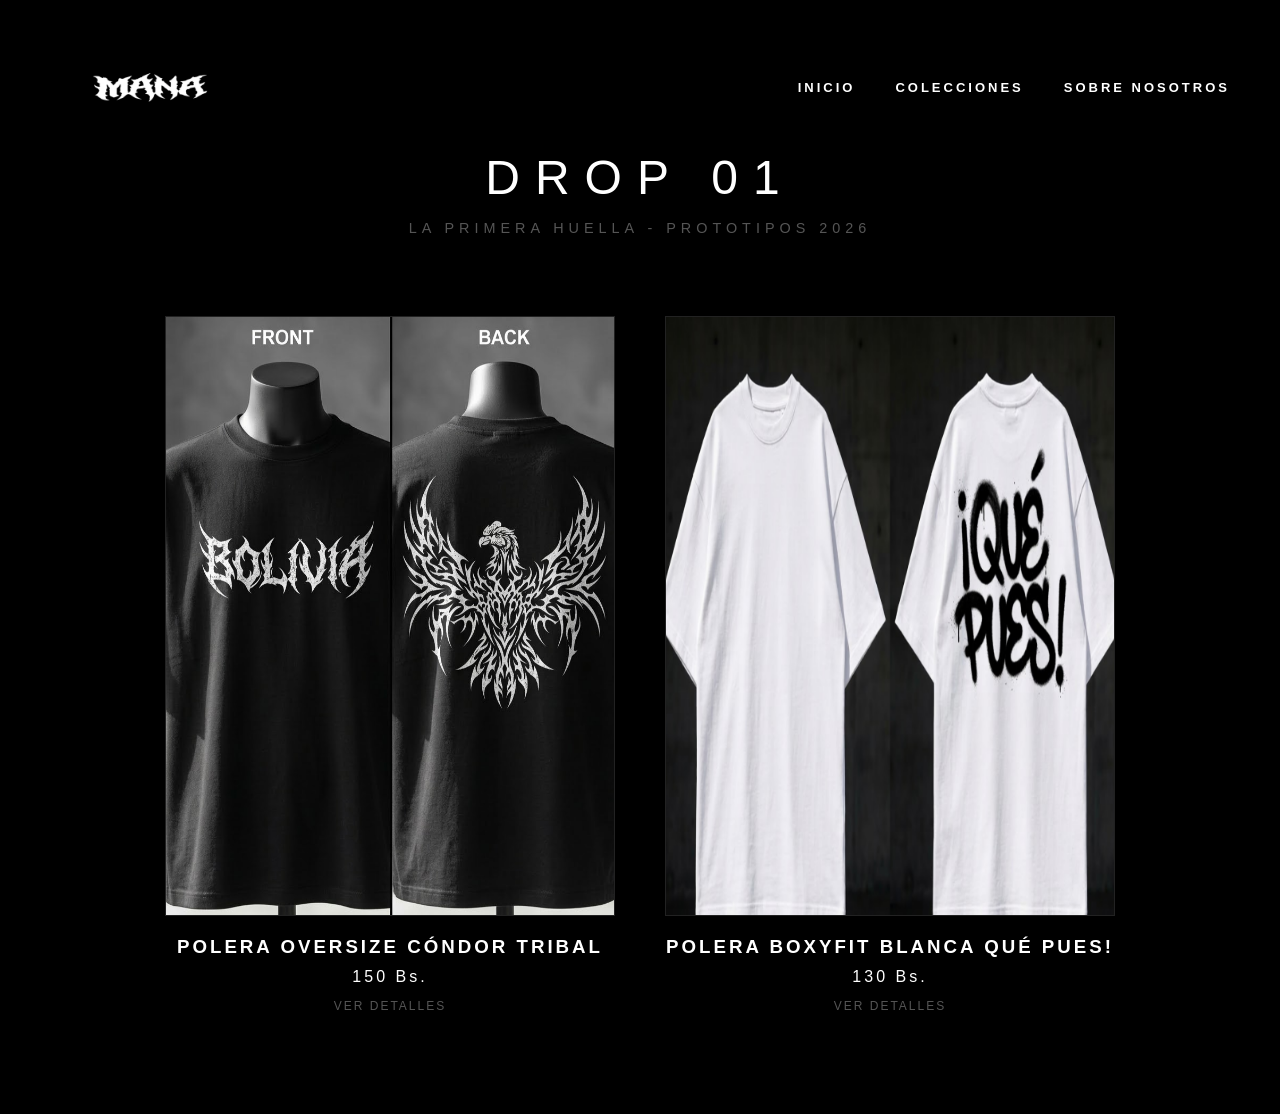
==== drop01.html @ 4119cec9 "Update drop01.html" ====
<!DOCTYPE html>
<html lang="es">
<head>
    <meta charset="UTF-8">
    <title>MANA | DROP 01</title>
    <link rel="stylesheet" href="style.css">
    <style>
        /* Efecto de elevación para las poleras */
        .item-polera {
            display: inline-block;
            transition: all 0.4s cubic-bezier(0.25, 0.46, 0.45, 0.94);
            text-decoration: none;
            color: inherit;
            text-align: center;
        }

        .item-polera:hover {
            transform: translateY(-20px);
            filter: brightness(1.1);
        }

        .item-polera:hover .foto-placeholder {
            box-shadow: 0px 30px 60px rgba(255, 255, 255, 0.15);
            border-color: #444;
        }

        /* Centrado del título y subtítulo */
        .drop-header {
            text-align: center;
            padding-top: 150px;
            margin-bottom: 80px;
        }

        .drop-header h1 {
            color: #fff;
            font-weight: 200;
            letter-spacing: 15px; /* Devuelve el ancho a las letras */
            margin: 0;
            font-size: 3rem;
            text-transform: uppercase;
        }

        .drop-header p {
            color: #555;
            letter-spacing: 5px;
            margin-top: 15px;
            font-size: 0.9rem;
        }

        .galeria-poleras {
            display: flex;
            justify-content: center;
            gap: 50px;
            flex-wrap: wrap;
            padding-bottom: 100px;
        }
    </style>
</head>
<body class="drop-page" style="background: #000; margin: 0;">
    <header>
        <div class="logo">
            <img src="LOGO-MANA-BLANCO.png" alt="MANA Logo">
        </div>
        <nav class="menu">
            <a href="index.html">INICIO</a>
            <div class="dropdown">
                <a href="#" class="dropbtn">COLECCIONES</a>
                <div class="dropdown-content">
                    <a href="drop01.html">DROP 01: LA PRIMERA HUELLA</a>
                </div>
            </div>
            <a href="nosotros.html">SOBRE NOSOTROS</a>
        </nav>
    </header>
<main style="display: block; width: 100%; padding-top: 150px; background: #000;">
        
        <div style="width: 100%; text-align: center; margin-bottom: 60px; display: block; clear: both;">
            <h1 style="color: #fff; font-weight: 200; letter-spacing: 15px; margin: 0 auto; font-size: 3rem; display: block; width: fit-content;">
                DROP 01
            </h1>
            <p style="color: #555; letter-spacing: 5px; margin: 15px auto 0; font-size: 0.9rem; display: block; width: fit-content;">
                LA PRIMERA HUELLA - PROTOTIPOS 2026
            </p>
        </div>

        <div class="galeria-poleras" style="display: flex; justify-content: center; gap: 50px; flex-wrap: wrap; padding-bottom: 100px; width: 100%;">
            
            <a href="producto-negra.html" class="item-polera">
                <div class="foto-placeholder" style="width: 450px; height: 600px; background: #000; border: 1px solid #222; overflow: hidden; display: flex;">
                    <img src="polera-negra.png" alt="Polera Cóndor Tribal" style="width: 100%; height: 100%; object-fit: cover; object-position: center; display: block;">
                </div>
                <h3 style="margin-top: 20px; letter-spacing: 3px; color: #fff;">POLERA OVERSIZE CÓNDOR TRIBAL</h3>
                <p style="letter-spacing: 3px; margin: 10px 0; color: #fff;">150 Bs.</p>
                <span style="color: #555; font-size: 12px; letter-spacing: 2px;">VER DETALLES</span>
            </a>

            <a href="producto-blanca.html" class="item-polera">
                <div class="foto-placeholder" style="width: 450px; height: 600px; background: #000; border: 1px solid #222; overflow: hidden; display: flex;">
                    <img src="polera-blanca.png" alt="Polera Blanca Qué Pues!" style="width: 100%; height: 100%; object-fit: cover; object-position: center; display: block;">
                </div>
                <h3 style="margin-top: 20px; letter-spacing: 3px; color: #fff;">POLERA BOXYFIT BLANCA QUÉ PUES!</h3>
                <p style="letter-spacing: 3px; margin: 10px 0; color: #fff;">130 Bs.</p>
                <span style="color: #555; font-size: 12px; letter-spacing: 2px;">VER DETALLES</span>
            </a>
        </div>
    </main>
</body>
</html>
---- style.css ----
* { margin: 0; padding: 0; box-sizing: border-box; font-family: 'Inter', 'Helvetica', sans-serif; }
body { background-color: #000; color: #fff; overflow-x: hidden; }

#bg-video {
    position: fixed; right: 0; bottom: 0; min-width: 100%; min-height: 100%;
    z-index: -1; object-fit: cover; filter: brightness(30%);
}
header {
    position: absolute; /* Esto hace que se quede al inicio de la página y no baje */
    top: 0;
    left: 0;
    width: 100%;
    z-index: 1000;
    display: flex;
    justify-content: space-between;
    align-items: center;
    padding: 30px 50px;
    background: transparent;
}

.logo img { width: 200px; height: auto; }

.menu {
    display: flex;
    gap: 40px;
    align-items: center; /* ESTO ALINEA LOS TRES BOTONES EN LA LÍNEA CENTRAL */
    margin-top: -10px; /* Si sigue viéndose abajo, sube este número negativo (ej. -15px) */
}
.menu a, .dropbtn { 
    color: #fff; text-decoration: none; font-size: 13px; 
    letter-spacing: 3px; text-transform: uppercase; font-weight: 800;transition: 0.3s ease; /* Para que al pasar el mouse el efecto sea suave */
}
.menu a:hover, .dropdown:hover .dropbtn {
    color: #aaa;
}
/* HERO SECTION (Igual a Idealane) */
.hero {
    height: 100vh; display: flex; align-items: center; justify-content: center; text-align: center;
    padding-top: 150px; /* Esto empuja el texto hacia abajo */
}

.subtitle { letter-spacing: 8px; font-size: 14px; color: #888; margin-bottom: 20px; }

.hero h1 { 
    font-size: 3.5rem; line-height: 1.2; letter-spacing: -1px; 
    font-weight: 200; margin-bottom: 30px; text-transform: uppercase;
}

.location { letter-spacing: 5px; font-size: 12px; color: #666; margin-bottom: 40px; }

.btn-main {
    padding: 15px 40px; border: 1px solid #fff; color: #fff;
    text-decoration: none; font-size: 12px; letter-spacing: 4px;
    transition: 0.5s; background: transparent;
}

.btn-main:hover { background: #fff; color: #000; }

/* DROPDOWN */
.dropdown {
    position: relative;
    display: inline-block; /* Asegura que el botón se comporte bien */
}
.dropdown-content {
    display: none; position: absolute; background: #000;
    border: 1px solid #222; min-width: 220px; top: 100%; right: 0;
}
.dropdown:hover .dropdown-content { display: block; }
.dropdown-content a { padding: 15px; display: block; font-size: 10px; }
/* --- PÁGINA SOBRE NOSOTROS --- */
.nosotros-container {
    padding: 220px 10% 100px;
    max-width: 1200px;
    margin: 0 auto;
    text-align: center;
}
.historia-section h1 {
    font-size: 6rem;
    font-weight: 900; /* Super grueso */
    letter-spacing: 15px;
    color: #fff;
    margin: 20px 0;
    text-transform: uppercase;
}
.historia-texto p {
    font-size: 1.4rem;
    font-weight: 600; /* Texto más grueso y visible */
    line-height: 1.8;
    color: #fff;
    margin-bottom: 25px;
}
.historia-texto {
    max-width: 800px;
    margin: 0 auto 80px;
    line-height: 1.8;
    color: #ccc;
    font-size: 1.1rem;
}

.valores-grid {
    display: flex;
    flex-direction: column; /* Esto los pone uno debajo del otro */
    align-items: center;
    gap: 60px;
    margin-top: 100px;
    padding-bottom: 100px;
}
.valor-card {
    text-align: center;
    max-width: 700px;
}
.valor-card:hover {
    border-color: #fff;
    background: #0a0a0a;
}
.valor-card h3 {
    font-size: 2.2rem;
    font-weight: 800; /* Muy grueso */
    letter-spacing: 6px;
    color: #fff;
    margin-bottom: 20px;
    border-bottom: 2px solid #fff; /* Línea decorativa abajo del título */
    display: inline-block;
    padding-bottom: 10px;
}
.valor-card p {
    font-size: 1.2rem;
    font-weight: 500;
    color: #ddd;
    line-height: 1.6;
}
.lista-vertical {
    list-style: none;
    padding: 0;
    margin-top: 20px;
}
.lista-vertical li {
    font-size: 1.8rem;
    font-weight: 900; /* Valores con mucha fuerza */
    letter-spacing: 4px;
    color: #fff;
    margin-bottom: 15px;
    text-transform: uppercase;
}
/* --- NUEVOS ESTILOS PARA TARJETAS DE PRODUCTO --- */
.galeria-poleras {
    display: flex;
    justify-content: center;
    gap: 40px;
    padding: 0 5%;
    flex-wrap: wrap;
    margin-top: 80px;
}

.product-card:hover {
    transform: translateY(-5px); /* Pequeño salto al pasar el mouse */
}

/* Información del producto */
.product-info {
    text-align: center;
}

.product-info h3 {
    font-size: 14px;
    letter-spacing: 2px;
    font-weight: 300;
    margin-bottom: 10px;
}

.product-info .price {
    font-size: 16px;
    font-weight: 600;
    margin-bottom: 15px;
}

.product-badge.top-left { top: 20px; left: 20px; }
.product-badge.top-right { top: 20px; right: 20px; }
.product-badge.red { background-color: #a00; } /* Fondo rojo */
/* --- NUEVA GALERÍA MINIMALISTA PARA DROP 01 --- */

/* Contenedor principal de la galería */
.minimal-gallery {
    display: flex;
    justify-content: center;
    gap: 80px; /* Espacio grande entre poleras */
    padding: 100px 10%; /* Mucho aire arriba y abajo */
    flex-wrap: wrap;
    background-color: #121212; /* Fondo muy oscuro, como en la imagen */
}

/* El enlace que envuelve todo el ítem (imagen, texto, precio) */
.product-item {
    width: 380px;
    display: flex;
    flex-direction: column;
    align-items: center; /* Centra la polera y el texto horizontalmente */
    text-decoration: none;
    transition: transform 0.3s ease;
}
.product-item:hover {
    transform: translateY(-5px);
}
.minimal-gallery .image-wrapper {
    width: 100%;
    height: 550px; /* CLAVE: Altura fija y generosa para ambas poleras */
    display: flex;
    justify-content: center;
    align-items: center; /* Centra la imagen verticalmente en su contenedor */
    margin-bottom: 25px;
    background-color: transparent !important;
    border: none !important;
    box-shadow: none !important;
    padding: 0;
}
.minimal-gallery .product-image {
    max-width: 100%;
    max-height: 100%; /* CLAVE: Fuerza a la imagen a no exceder el contenedor */
    object-fit: contain; /* CLAVE: Ajusta la imagen sin recortar ni estirar */
}
/* El contenedor de la imagen: ELIMINAMOS EL FONDO BLANCO AQUÍ */
.minimal-gallery {
    width: 100%;
    height: auto; 
    background-color: transparent !important; /* Elimina cualquier rastro de gris */
    border: none !important;
    box-shadow: none !important;
    display: flex;
    justify-content: center;
    margin-bottom: 20px;
}
.image-wrapper {
    width: 350px;  /* Ajusta este ancho según quieras */
    height: 450px; /* Ajusta esta altura: ambas poleras usarán este mismo alto exacto */
    display: flex;
    justify-content: center;
    align-items: center;
    background: transparent !important;
}
/* La imagen de la polera en sí */
.minimal-gallery {
    display: flex;
    justify-content: center;
    align-items: flex-start; /* Clave: alinea los ítems por la parte superior */
    gap: 80px; 
    padding: 120px 10%; /* Aumenté un poco el padding superior */
    flex-wrap: wrap;
    background-color: #000; /* Aseguramos fondo negro puro */
}
.product-image {
    width: 100%;
    height: 100%;
    object-fit: contain; /* Esto hace que ambas poleras se ajusten al mismo cuadro sin importar su forma original */
}
/* Sección de texto (Información) */
.product-info {
    text-align: center; /* Centra todo el bloque de texto */
    width: 100%;
}
.product-info h3 {
    font-size: 14px;
    letter-spacing: 2px;
    color: #fff;
    margin-bottom: 10px;
    text-transform: uppercase;
}
.product-info .price {
    font-size: 18px;
    font-weight: bold;
    color: #fff;
    margin-bottom: 20px;
}
/* El enlace "VER DETALLES" */
.ver-detalles {
    display: inline-block; /* Cambiado a inline-block para que la línea no ocupe todo el ancho si no quieres */
    width: 80%; /* Ajusta el ancho de la línea divisoria */
    border-top: 1px solid #fff; 
    padding-top: 15px;
    font-size: 11px;
    letter-spacing: 3px;
    color: #fff;
    text-decoration: none;
    text-transform: uppercase;
    margin: 0 auto; /* Centra el bloque */
}
.ver-detalles:hover {
    color: #aaa; /* Cambiar a gris al pasar el mouse */
}
.drop-title {
    color: #fff;
    font-size: 3.5rem;  /* Un poco más grande */
    margin-top: 150px;
    font-weight: 900;       /* EL MÁS GRUESO */
    letter-spacing: 12px;   /* Espaciado elegante */
    text-align: center;
    margin-bottom: 5px;
    text-transform: uppercase;
    font-family: sans-serif; /* O la fuente que estés usando */
}
/* --- ADAPTACIÓN PARA CELULARES --- */
@media (max-width: 768px) {
    
    /* 1. Ajustar el Menú */
    header {
        padding: 20px;
        flex-direction: column; /* Logo arriba, links abajo */
        gap: 15px;
    }
    
    .menu {
        gap: 15px;
        font-size: 12px;
    }

    /* 2. Ajustar Títulos Gigantes */
    .historia-section h1, .drop-title {
        font-size: 3rem !important; /* Más pequeño para que no se corte */
        letter-spacing: 8px !important;
    }

    /* 3. Ajustar la Galería del DROP 01 */
    .minimal-gallery {
        gap: 40px; /* Menos espacio entre poleras */
        padding: 100px 5%;
    }

    .product-item {
        width: 100%; /* Que la polera ocupe casi todo el ancho del cel */
        max-width: 320px;
    }

    .image-wrapper {
        height: 350px !important; /* Menos alto para que no haya que hacer tanto scroll */
    }

    /* 4. Ajustar Sobre Nosotros */
    .historia-texto p {
        font-size: 1.1rem;
        padding: 0 20px;
    }

    .valor-card h3 {
        font-size: 1.8rem;
    }

    .lista-vertical li {
        font-size: 1.4rem;
    }
}
/* Esto va dentro del @media (max-width: 768px) */
    .hero { padding-top: 200px; }
    .nosotros-container { padding-top: 250px; }
    .drop-title { margin-top: 200px; }
.carrusel {
    position: relative;
    background-color: #0a0a0a;
    display: flex;
    align-items: center;
    justify-content: center;
}

.carrusel-fotos {
    width: 100%;
    height: 100%;
}

.carrusel-fotos img {
    width: 100%;
    height: 100%;
    object-fit: contain; /* Esto evita que las fotos se deformen si tienen distintos tamaños */
    display: none;
}

.carrusel-fotos img.foto-activa {
    display: block;
}

.prev, .next {
    position: absolute;
    background: rgba(255,255,255,0.1);
    color: white;
    border: none;
    padding: 20px 10px;
    cursor: pointer;
    z-index: 10;
    transition: 0.3s;
}

.prev { left: 0; }
.next { right: 0; }

.prev:hover, .next:hover {
    background: #fff;
    color: #000;
}
/* Efecto para que el cuadro se eleve */
.item-polera {
    transition: transform 0.4s ease, box-shadow 0.4s ease; /* Hace que el movimiento sea suave */
    cursor: pointer;
}

.item-polera:hover {
    transform: translateY(-15px); /* Eleva la imagen 15 pixeles hacia arriba */
}

/* Efecto opcional: resalte en la imagen */
.item-polera:hover .foto-placeholder {
    border-color: #fff; /* El borde se vuelve blanco brillante al pasar el mouse */
    box-shadow: 0px 20px 40px rgba(255, 255, 255, 0.1); /* Crea una sombra suave abajo */
}
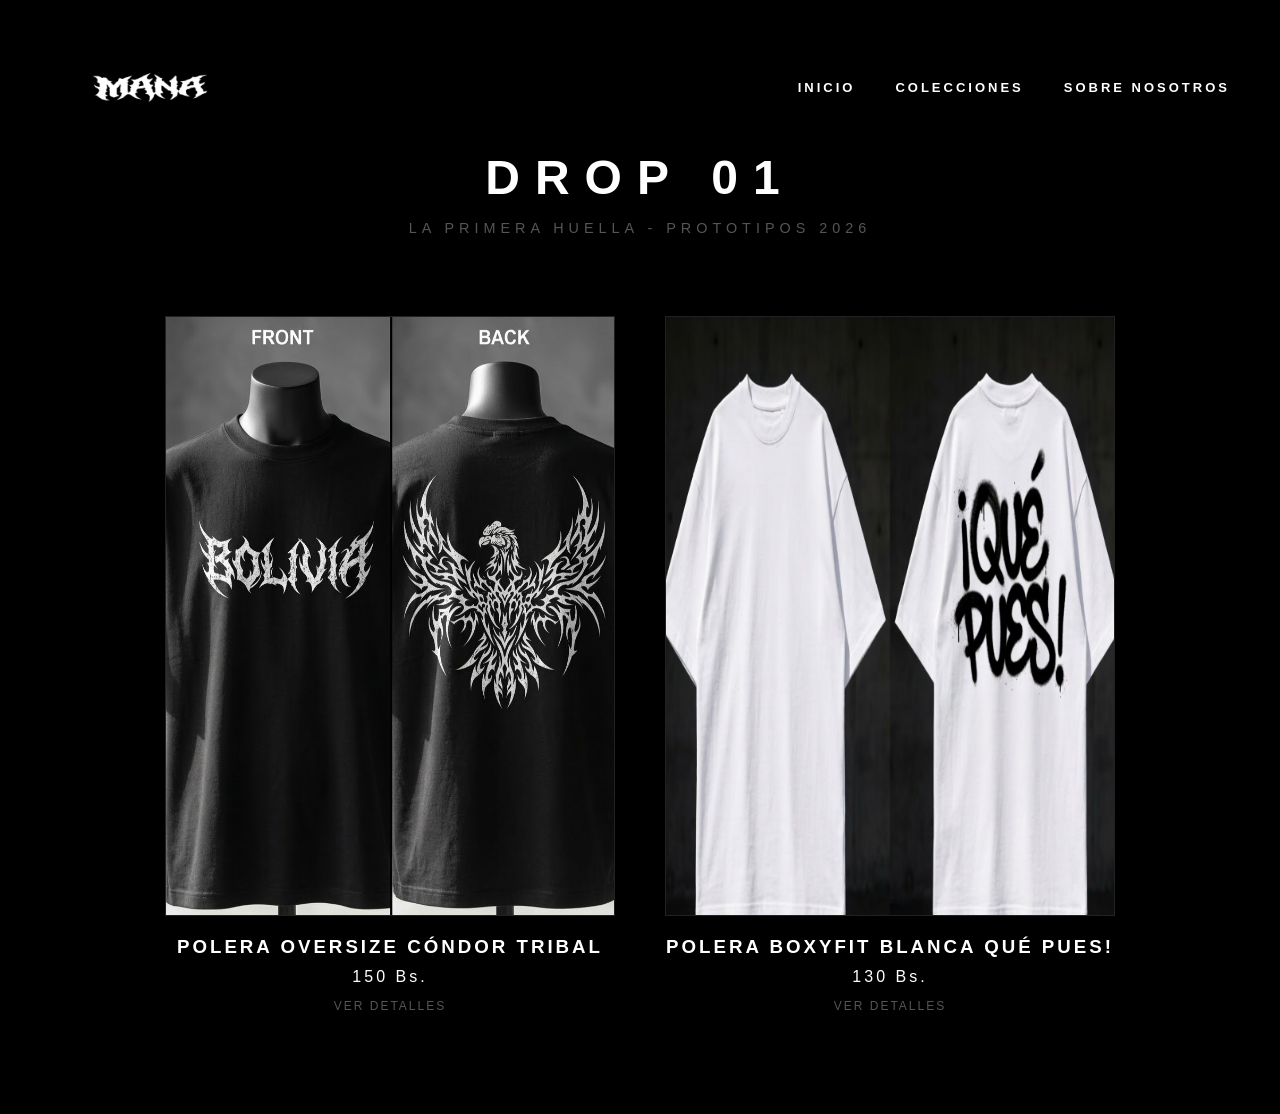
==== commit dab92343: "Update drop01.html" ====
--- a/drop01.html
+++ b/drop01.html
@@ -75,7 +75,7 @@
 <main style="display: block; width: 100%; padding-top: 150px; background: #000;">
         
         <div style="width: 100%; text-align: center; margin-bottom: 60px; display: block; clear: both;">
-            <h1 style="color: #fff; font-weight: 200; letter-spacing: 15px; margin: 0 auto; font-size: 3rem; display: block; width: fit-content;">
+            <h1 style="color: #fff; font-weight: 700; letter-spacing: 15px; margin: 0 auto; font-size: 3rem; display: block; width: fit-content;">
                 DROP 01
             </h1>
             <p style="color: #555; letter-spacing: 5px; margin: 15px auto 0; font-size: 0.9rem; display: block; width: fit-content;">
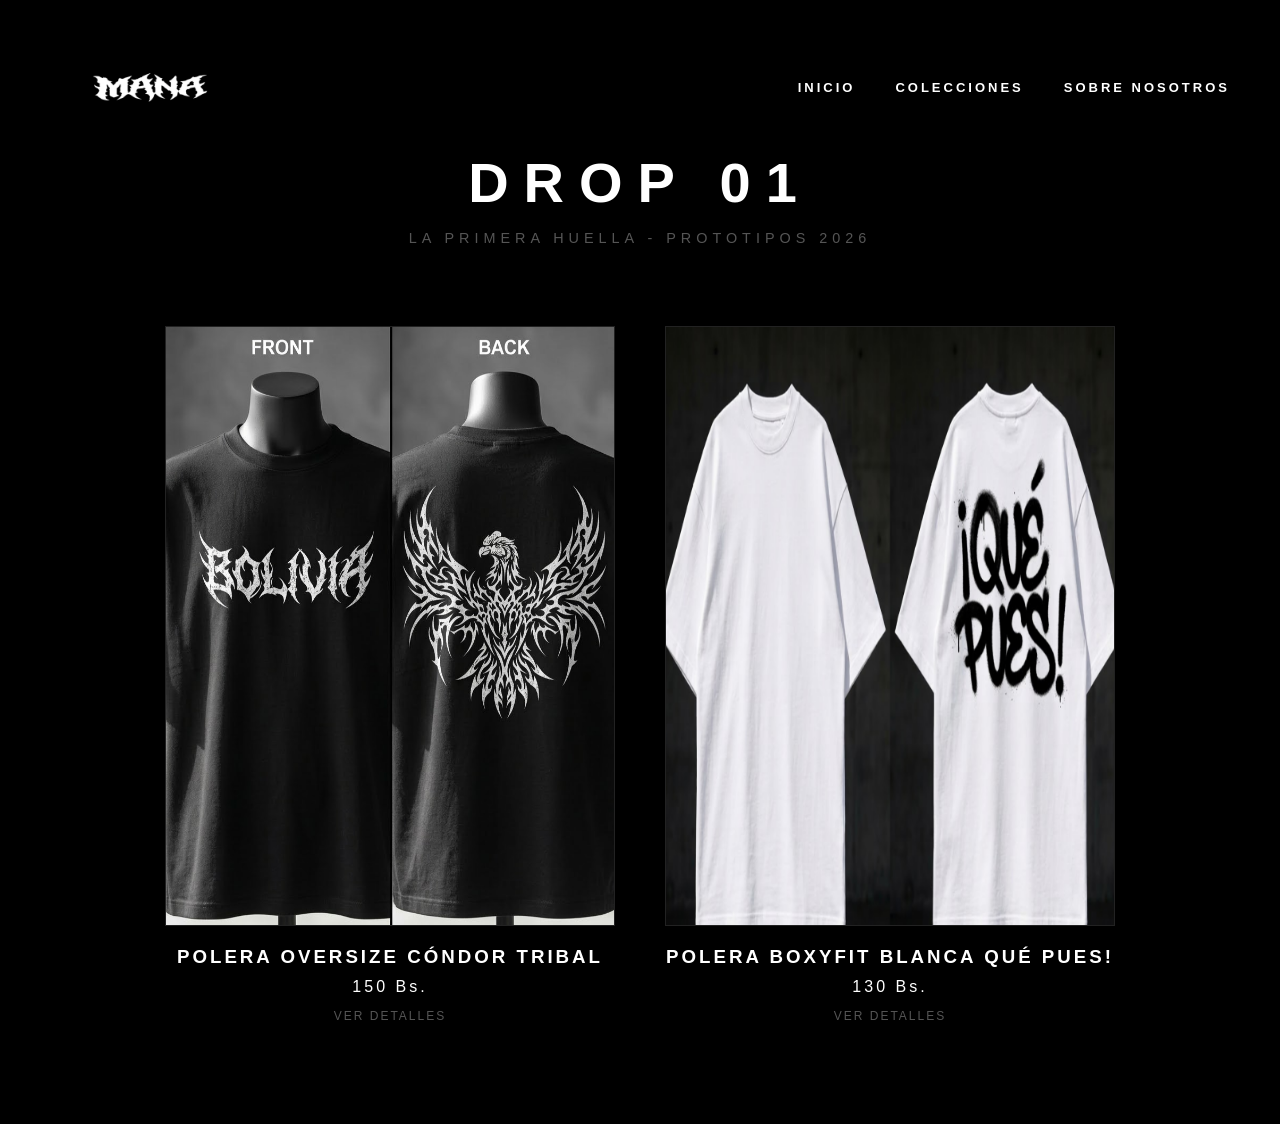
==== commit 3637569c: "Update drop01.html" ====
--- a/drop01.html
+++ b/drop01.html
@@ -75,9 +75,9 @@
 <main style="display: block; width: 100%; padding-top: 150px; background: #000;">
         
         <div style="width: 100%; text-align: center; margin-bottom: 60px; display: block; clear: both;">
-            <h1 style="color: #fff; font-weight: 700; letter-spacing: 15px; margin: 0 auto; font-size: 3rem; display: block; width: fit-content;">
-                DROP 01
-            </h1>
+           <h1 style="color: #fff; font-family: inherit; font-weight: 700; letter-spacing: 15px; margin: 0 auto; font-size: 3.5rem; display: block; width: fit-content; text-transform: uppercase;">
+    DROP 01
+</h1>
             <p style="color: #555; letter-spacing: 5px; margin: 15px auto 0; font-size: 0.9rem; display: block; width: fit-content;">
                 LA PRIMERA HUELLA - PROTOTIPOS 2026
             </p>
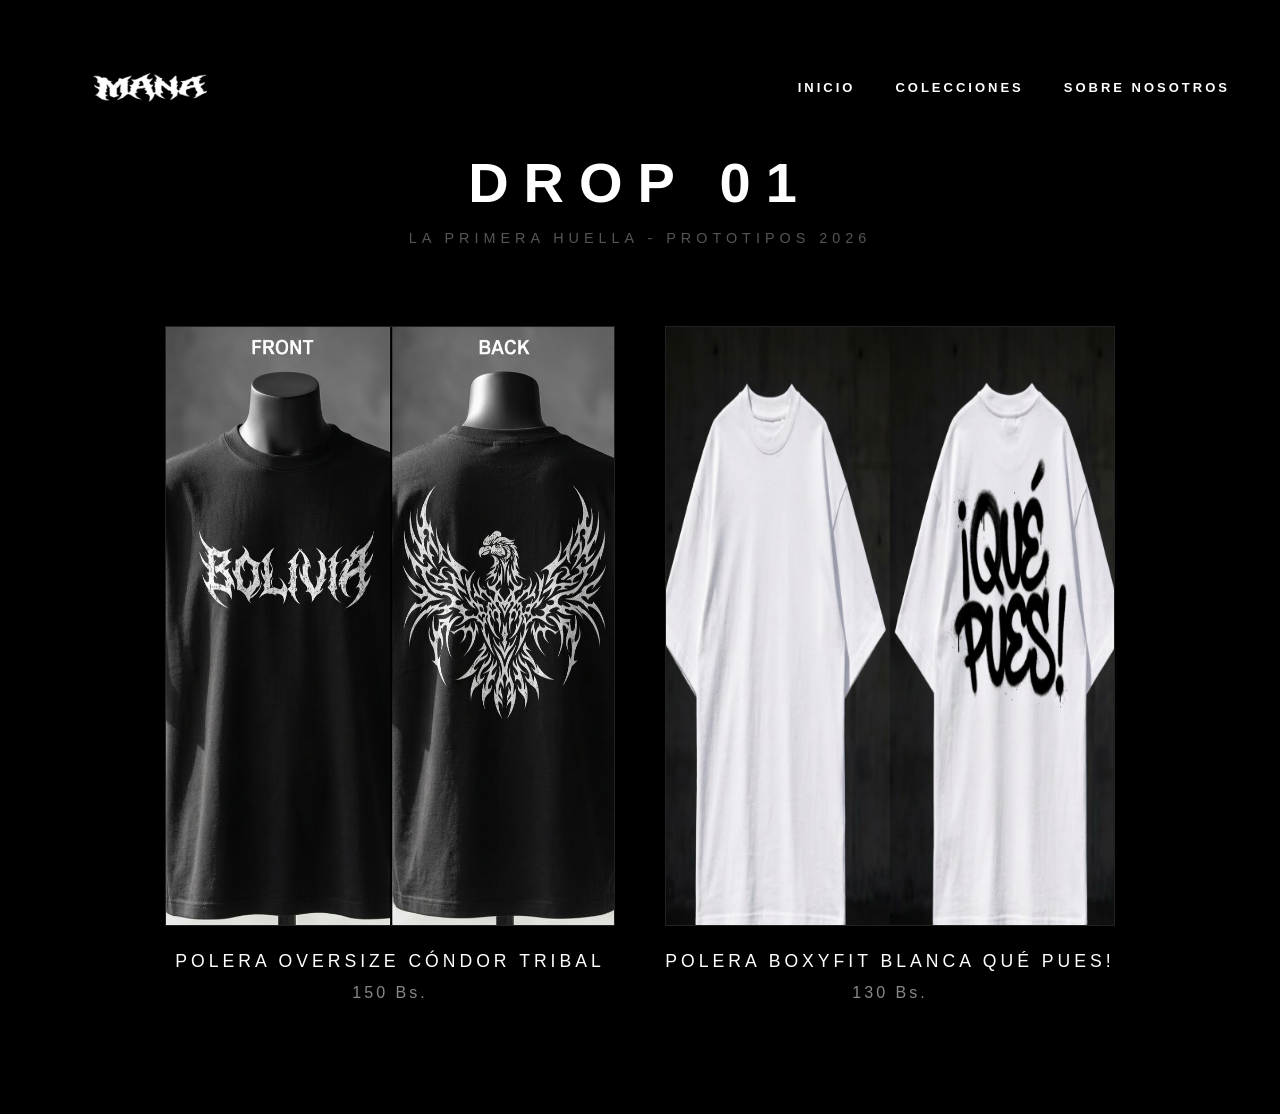
==== commit 2ddf231b: "Update drop01.html" ====
--- a/drop01.html
+++ b/drop01.html
@@ -74,10 +74,10 @@
     </header>
 <main style="display: block; width: 100%; padding-top: 150px; background: #000;">
         
-        <div style="width: 100%; text-align: center; margin-bottom: 60px; display: block; clear: both;">
-           <h1 style="color: #fff; font-family: inherit; font-weight: 700; letter-spacing: 15px; margin: 0 auto; font-size: 3.5rem; display: block; width: fit-content; text-transform: uppercase;">
-    DROP 01
-</h1>
+        <div style="width: 100%; text-align: center; margin-bottom: 80px; display: block; clear: both;">
+            <h1 style="color: #fff; font-weight: 700; letter-spacing: 15px; margin: 0 auto; font-size: 3.5rem; display: block; width: fit-content; text-transform: uppercase;">
+                DROP 01
+            </h1>
             <p style="color: #555; letter-spacing: 5px; margin: 15px auto 0; font-size: 0.9rem; display: block; width: fit-content;">
                 LA PRIMERA HUELLA - PROTOTIPOS 2026
             </p>
@@ -85,22 +85,24 @@
 
         <div class="galeria-poleras" style="display: flex; justify-content: center; gap: 50px; flex-wrap: wrap; padding-bottom: 100px; width: 100%;">
             
-            <a href="producto-negra.html" class="item-polera">
+            <a href="producto-negra.html" class="item-polera" style="text-decoration: none; color: inherit; text-align: center;">
                 <div class="foto-placeholder" style="width: 450px; height: 600px; background: #000; border: 1px solid #222; overflow: hidden; display: flex;">
                     <img src="polera-negra.png" alt="Polera Cóndor Tribal" style="width: 100%; height: 100%; object-fit: cover; object-position: center; display: block;">
                 </div>
-                <h3 style="margin-top: 20px; letter-spacing: 3px; color: #fff;">POLERA OVERSIZE CÓNDOR TRIBAL</h3>
-                <p style="letter-spacing: 3px; margin: 10px 0; color: #fff;">150 Bs.</p>
-                <span style="color: #555; font-size: 12px; letter-spacing: 2px;">VER DETALLES</span>
+                <h3 style="margin-top: 25px; letter-spacing: 4px; color: #fff; font-weight: 300; font-size: 1.1rem; text-transform: uppercase;">
+                    POLERA OVERSIZE CÓNDOR TRIBAL
+                </h3>
+                <p style="letter-spacing: 3px; margin: 12px 0; color: #888; font-weight: 200;">150 Bs.</p>
             </a>
 
-            <a href="producto-blanca.html" class="item-polera">
+            <a href="producto-blanca.html" class="item-polera" style="text-decoration: none; color: inherit; text-align: center;">
                 <div class="foto-placeholder" style="width: 450px; height: 600px; background: #000; border: 1px solid #222; overflow: hidden; display: flex;">
                     <img src="polera-blanca.png" alt="Polera Blanca Qué Pues!" style="width: 100%; height: 100%; object-fit: cover; object-position: center; display: block;">
                 </div>
-                <h3 style="margin-top: 20px; letter-spacing: 3px; color: #fff;">POLERA BOXYFIT BLANCA QUÉ PUES!</h3>
-                <p style="letter-spacing: 3px; margin: 10px 0; color: #fff;">130 Bs.</p>
-                <span style="color: #555; font-size: 12px; letter-spacing: 2px;">VER DETALLES</span>
+                <h3 style="margin-top: 25px; letter-spacing: 4px; color: #fff; font-weight: 300; font-size: 1.1rem; text-transform: uppercase;">
+                    POLERA BOXYFIT BLANCA QUÉ PUES!
+                </h3>
+                <p style="letter-spacing: 3px; margin: 12px 0; color: #888; font-weight: 200;">130 Bs.</p>
             </a>
         </div>
     </main>
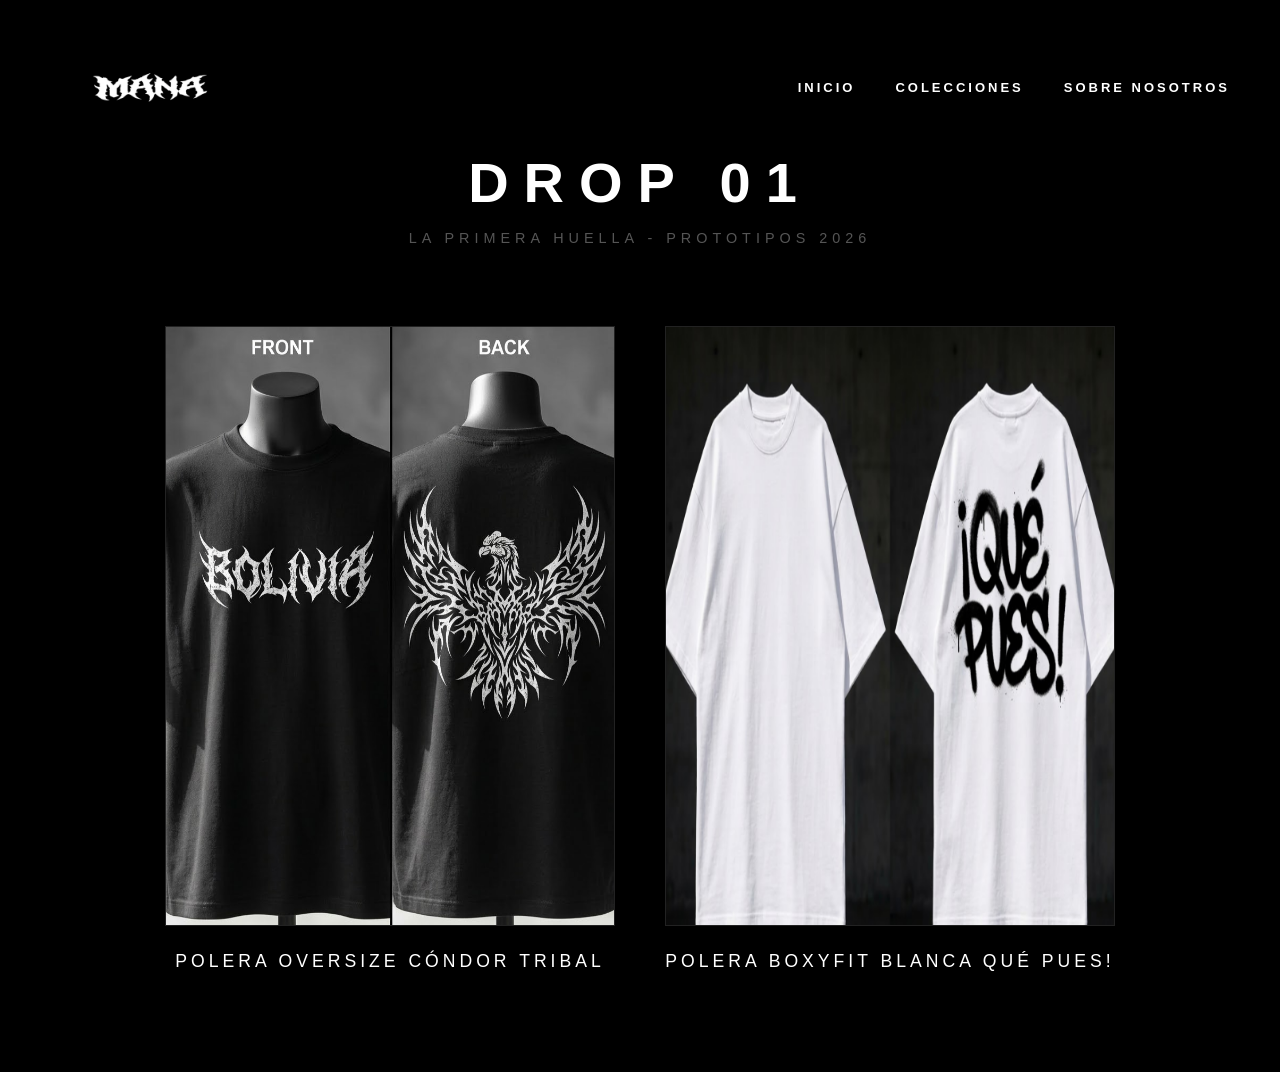
==== commit a9c09aa4: "Update drop01.html" ====
--- a/drop01.html
+++ b/drop01.html
@@ -92,7 +92,6 @@
                 <h3 style="margin-top: 25px; letter-spacing: 4px; color: #fff; font-weight: 300; font-size: 1.1rem; text-transform: uppercase;">
                     POLERA OVERSIZE CÓNDOR TRIBAL
                 </h3>
-                <p style="letter-spacing: 3px; margin: 12px 0; color: #888; font-weight: 200;">150 Bs.</p>
             </a>
 
             <a href="producto-blanca.html" class="item-polera" style="text-decoration: none; color: inherit; text-align: center;">
@@ -102,7 +101,6 @@
                 <h3 style="margin-top: 25px; letter-spacing: 4px; color: #fff; font-weight: 300; font-size: 1.1rem; text-transform: uppercase;">
                     POLERA BOXYFIT BLANCA QUÉ PUES!
                 </h3>
-                <p style="letter-spacing: 3px; margin: 12px 0; color: #888; font-weight: 200;">130 Bs.</p>
             </a>
         </div>
     </main>
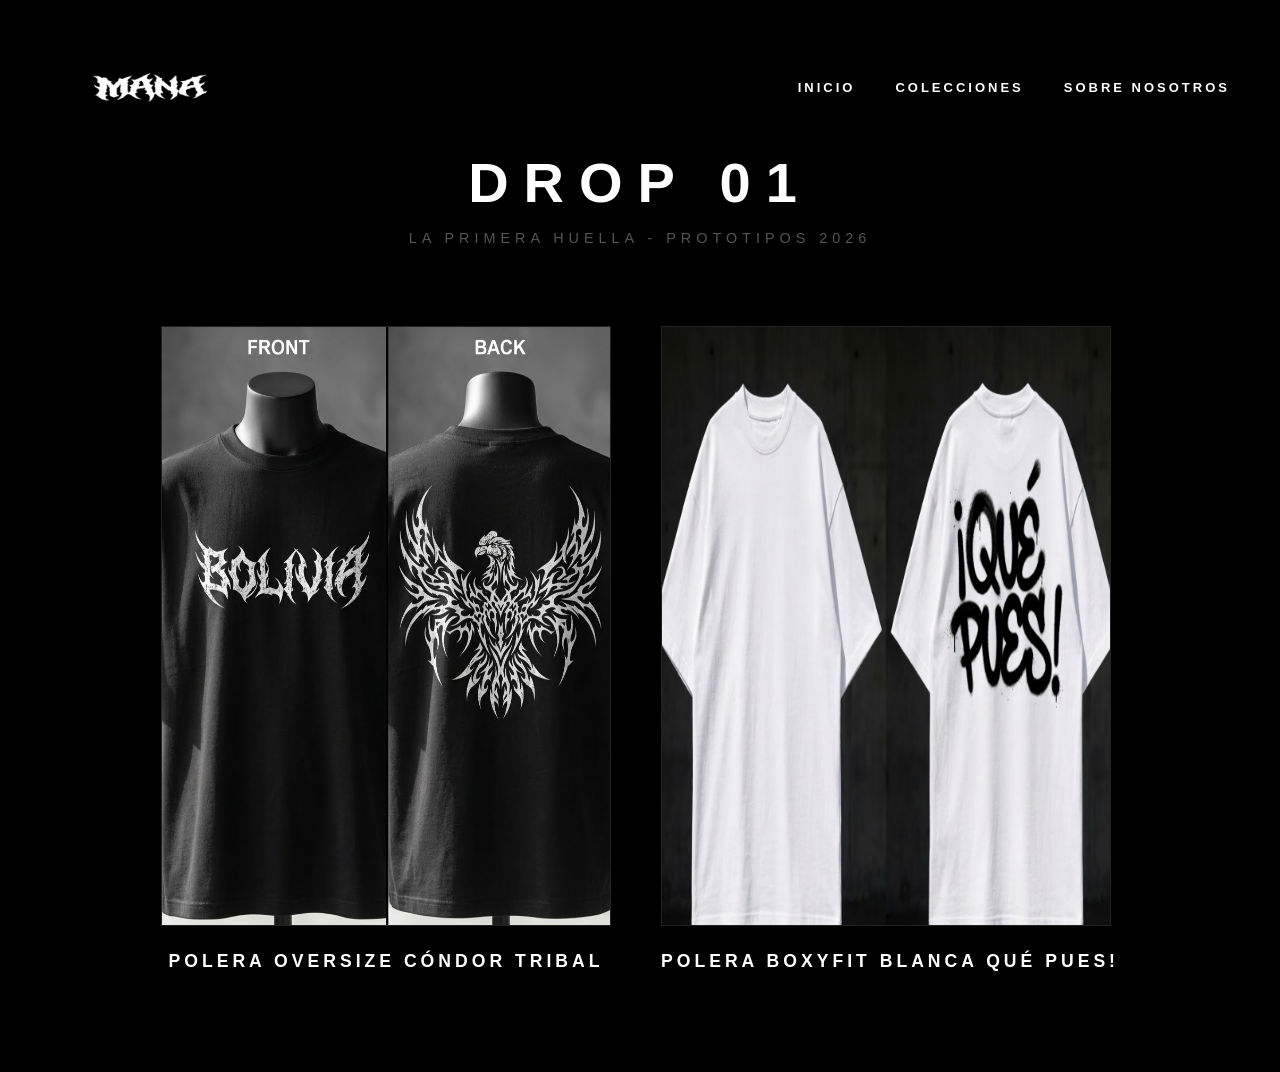
==== commit 5ade9949: "Update drop01.html" ====
--- a/drop01.html
+++ b/drop01.html
@@ -83,13 +83,13 @@
             </p>
         </div>
 
-        <div class="galeria-poleras" style="display: flex; justify-content: center; gap: 50px; flex-wrap: wrap; padding-bottom: 100px; width: 100%;">
+       <div class="galeria-poleras" style="display: flex; justify-content: center; gap: 50px; flex-wrap: wrap; padding-bottom: 100px; width: 100%;">
             
             <a href="producto-negra.html" class="item-polera" style="text-decoration: none; color: inherit; text-align: center;">
                 <div class="foto-placeholder" style="width: 450px; height: 600px; background: #000; border: 1px solid #222; overflow: hidden; display: flex;">
                     <img src="polera-negra.png" alt="Polera Cóndor Tribal" style="width: 100%; height: 100%; object-fit: cover; object-position: center; display: block;">
                 </div>
-                <h3 style="margin-top: 25px; letter-spacing: 4px; color: #fff; font-weight: 300; font-size: 1.1rem; text-transform: uppercase;">
+                <h3 style="margin-top: 25px; letter-spacing: 4px; color: #fff; font-weight: 600; font-size: 1.1rem; text-transform: uppercase;">
                     POLERA OVERSIZE CÓNDOR TRIBAL
                 </h3>
             </a>
@@ -98,7 +98,7 @@
                 <div class="foto-placeholder" style="width: 450px; height: 600px; background: #000; border: 1px solid #222; overflow: hidden; display: flex;">
                     <img src="polera-blanca.png" alt="Polera Blanca Qué Pues!" style="width: 100%; height: 100%; object-fit: cover; object-position: center; display: block;">
                 </div>
-                <h3 style="margin-top: 25px; letter-spacing: 4px; color: #fff; font-weight: 300; font-size: 1.1rem; text-transform: uppercase;">
+                <h3 style="margin-top: 25px; letter-spacing: 4px; color: #fff; font-weight: 600; font-size: 1.1rem; text-transform: uppercase;">
                     POLERA BOXYFIT BLANCA QUÉ PUES!
                 </h3>
             </a>
